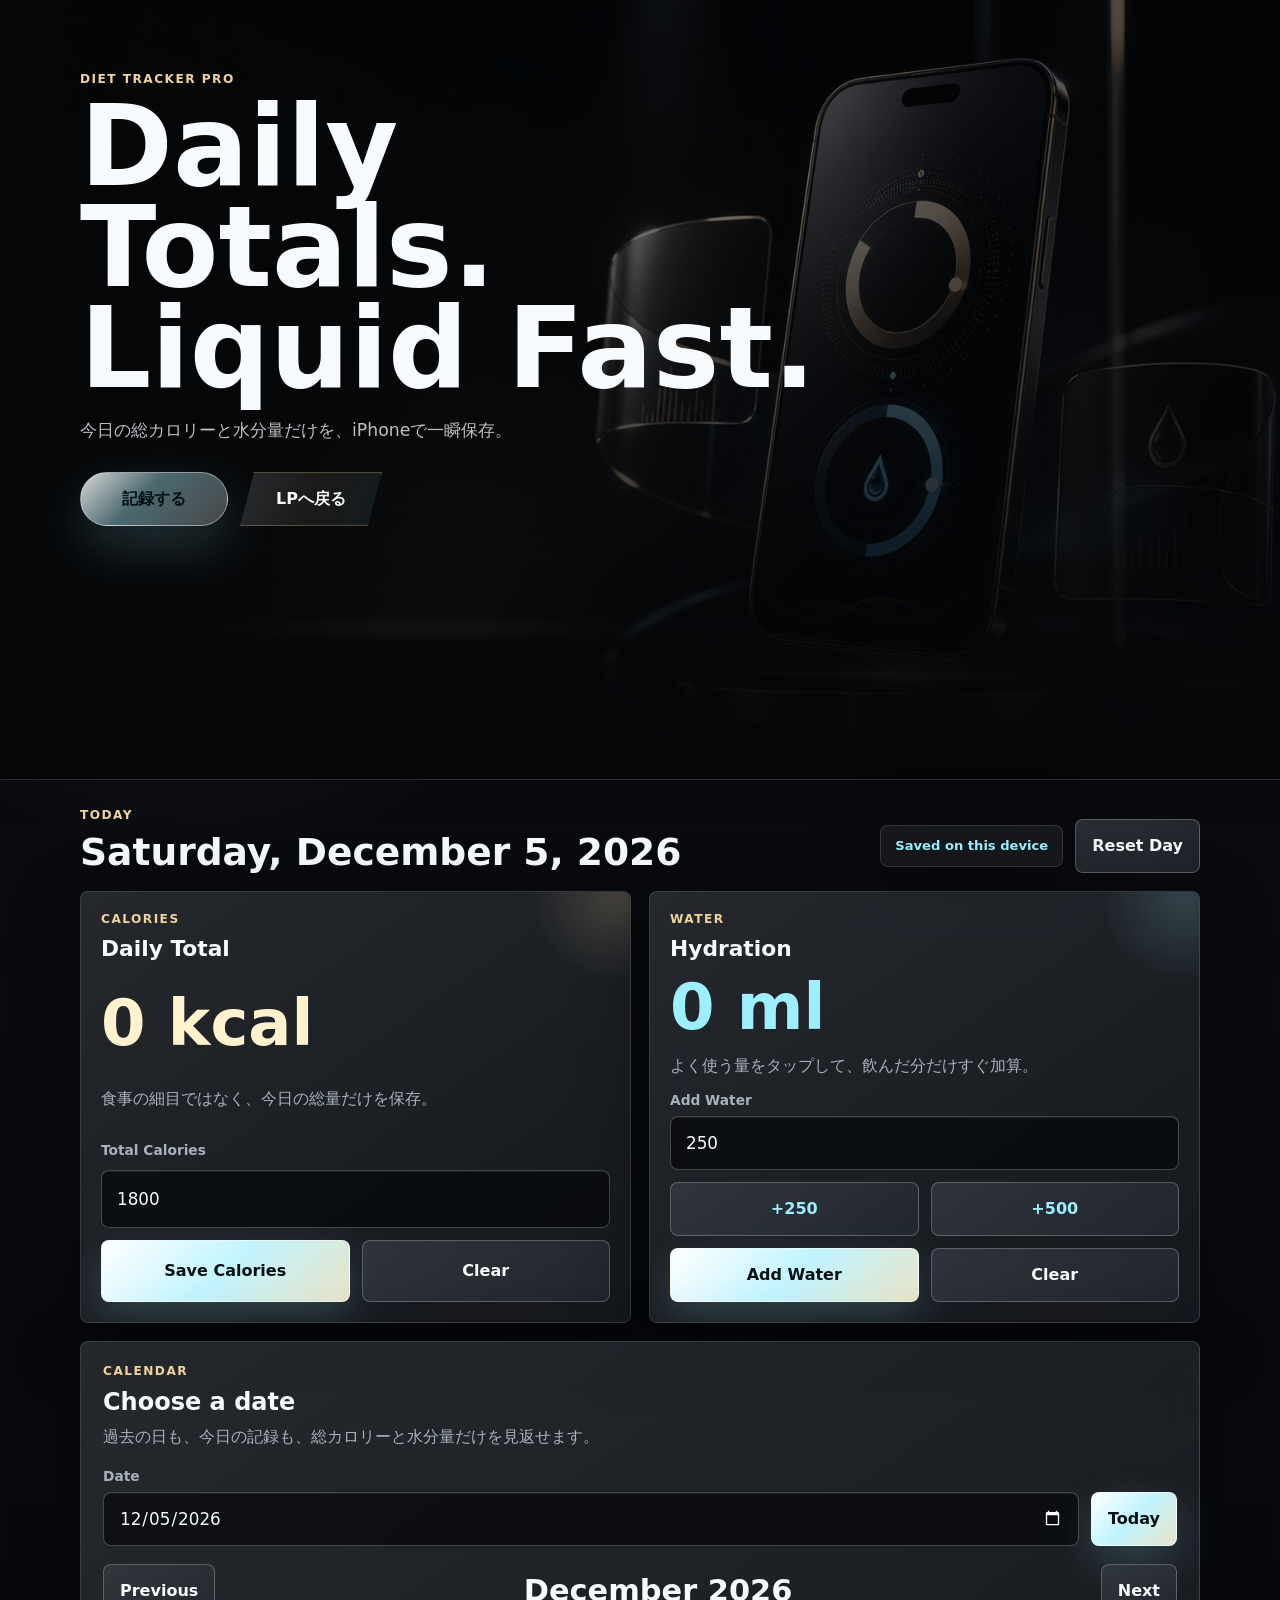
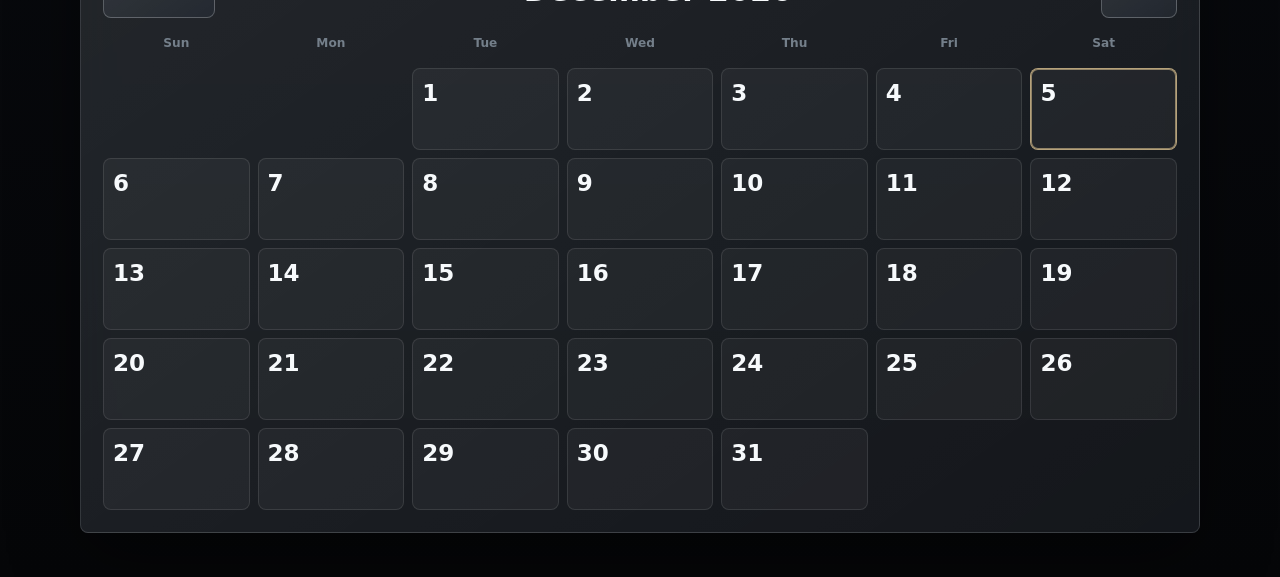
==== docs/app/index.html @ 588a5b25 "Publish adopted LP to GitHub Pages" ====
<!doctype html>
<html lang="ja">
  <head>
    <meta charset="utf-8">
    <meta name="viewport" content="width=device-width, initial-scale=1, viewport-fit=cover">
    <meta name="theme-color" content="#050608">
    <meta name="application-name" content="Diet Tracker Pro">
    <meta name="format-detection" content="telephone=no, date=no, address=no, email=no">
    <meta name="apple-mobile-web-app-capable" content="yes">
    <meta name="apple-mobile-web-app-status-bar-style" content="black-translucent">
    <meta name="apple-mobile-web-app-title" content="Diet Tracker Pro">
    <meta name="mobile-web-app-capable" content="yes">
    <meta name="description" content="iPhone-first daily totals for calories and water.">
    <title>Diet Tracker Pro</title>
    <link rel="manifest" href="./manifest.webmanifest">
    <link rel="apple-touch-icon" href="./assets/apple-touch-icon.png">
    <link rel="icon" href="./assets/icon.svg" type="image/svg+xml">
    <link rel="preload" href="./assets/apple-luxury-mobile.png" as="image">
    <link rel="stylesheet" href="./styles.css?v=1">
  </head>
  <body>
    <main class="app-shell">
      <header class="hero" aria-labelledby="app-title">
        <div class="hero-backdrop" aria-hidden="true"></div>
        <div class="hero-content">
          <p class="eyebrow">Diet Tracker Pro</p>
          <h1 id="app-title">Daily Totals. Liquid Fast.</h1>
          <p class="hero-copy">今日の総カロリーと水分量だけを、iPhoneで一瞬保存。</p>
          <div class="hero-actions" aria-label="Quick navigation">
            <a class="glass-pill" href="#dailyInput">記録する</a>
            <a class="titanium-slit" href="../">LPへ戻る</a>
          </div>
        </div>
      </header>

      <div class="page-shell" id="dailyInput">
        <header class="page-topbar">
          <div>
            <p class="eyebrow">Today</p>
            <h2 id="selectedDateLabel">Tuesday, April 22, 2026</h2>
          </div>
          <div class="topbar-actions">
            <span class="save-status" id="saveStatus" role="status">Saved on this device</span>
            <button class="ghost-button" id="resetDay" type="button">Reset Day</button>
          </div>
        </header>

        <aside class="install-card" id="installCard" hidden>
          <div class="install-copy">
            <strong id="installTitle">Install as Web App</strong>
            <p id="installMessage">Safariで共有を開き、ホーム画面に追加するとさらに速く使えます。</p>
          </div>
          <div class="install-actions">
            <button class="primary-button install-button" id="installAction" type="button" hidden>Install</button>
            <button class="ghost-button" id="dismissInstall" type="button">Close</button>
          </div>
        </aside>

        <section class="metrics-grid" aria-label="Daily totals">
          <article class="metric-card calories-card">
            <div class="metric-head">
              <p class="eyebrow">Calories</p>
              <h3>Daily Total</h3>
            </div>
            <strong class="metric-value"><span id="caloriesValue">0</span> kcal</strong>
            <p class="metric-note">食事の細目ではなく、今日の総量だけを保存。</p>
            <form class="metric-form" id="calorieForm">
              <label class="field" for="caloriesInput">
                <span>Total Calories</span>
                <input id="caloriesInput" type="text" inputmode="numeric" value="1800">
              </label>
              <div class="action-row">
                <button class="primary-button" type="submit">Save Calories</button>
                <button class="ghost-button" id="clearCalories" type="button">Clear</button>
              </div>
            </form>
          </article>

          <article class="metric-card water-card">
            <div class="metric-head">
              <p class="eyebrow">Water</p>
              <h3>Hydration</h3>
            </div>
            <strong class="metric-value"><span id="waterValue">0</span> ml</strong>
            <p class="metric-note">よく使う量をタップして、飲んだ分だけすぐ加算。</p>
            <form class="metric-form" id="waterForm">
              <label class="field" for="waterInput">
                <span>Add Water</span>
                <input id="waterInput" type="text" inputmode="numeric" value="250">
              </label>
              <div class="action-grid compact-grid">
                <button class="ghost-button aqua-chip" type="button" data-water-add="250">+250</button>
                <button class="ghost-button aqua-chip" type="button" data-water-add="500">+500</button>
              </div>
              <div class="action-row">
                <button class="primary-button" type="submit">Add Water</button>
                <button class="ghost-button" id="clearWater" type="button">Clear</button>
              </div>
            </form>
          </article>
        </section>

        <section class="calendar-panel" aria-label="Calendar">
          <div class="panel-heading">
            <p class="eyebrow">Calendar</p>
            <h3>Choose a date</h3>
            <p class="panel-copy">過去の日も、今日の記録も、総カロリーと水分量だけを見返せます。</p>
          </div>

          <div class="calendar-tools">
            <label class="field date-field" for="dateInput">
              <span>Date</span>
              <input id="dateInput" type="date">
            </label>
            <button class="primary-button today-button" id="todayButton" type="button">Today</button>
          </div>

          <div class="month-bar">
            <button class="ghost-button month-button" id="prevMonth" type="button">Previous</button>
            <strong id="monthLabel">April 2026</strong>
            <button class="ghost-button month-button" id="nextMonth" type="button">Next</button>
          </div>

          <div class="weekday-row" aria-hidden="true">
            <span>Sun</span>
            <span>Mon</span>
            <span>Tue</span>
            <span>Wed</span>
            <span>Thu</span>
            <span>Fri</span>
            <span>Sat</span>
          </div>
          <div class="calendar-grid" id="calendarGrid" aria-label="Monthly calendar"></div>
        </section>
      </div>

      <script src="./app.js?v=1"></script>
    </main>
  </body>
</html>
---- docs/app/styles.css ----
:root {
  color-scheme: dark;
  --bg: #050608;
  --panel: rgba(20, 24, 30, 0.68);
  --panel-strong: rgba(33, 38, 47, 0.72);
  --line: rgba(242, 246, 250, 0.14);
  --line-strong: rgba(242, 246, 250, 0.25);
  --text: #f7fafc;
  --muted: #a8b2be;
  --soft: #747f8a;
  --aqua: #9defff;
  --gold: #f0d39b;
  --violet: #aeb8ff;
  --danger: #ff7990;
  --shadow: rgba(0, 0, 0, 0.42);
  --radius: 8px;
  --display-font: "Avenir Next", "SF Pro Display", Inter, system-ui, sans-serif;
  --body-font: Inter, system-ui, -apple-system, BlinkMacSystemFont, "Segoe UI", sans-serif;
  font-family: var(--body-font);
  font-size: 16px;
}

* {
  box-sizing: border-box;
}

html {
  min-height: 100%;
  background: var(--bg);
  scroll-behavior: smooth;
  -webkit-text-size-adjust: 100%;
}

body {
  margin: 0;
  min-height: 100vh;
  min-height: 100svh;
  overflow-x: hidden;
  background:
    radial-gradient(circle at 82% 4%, rgba(157, 239, 255, 0.13), transparent 28rem),
    radial-gradient(circle at 16% 22%, rgba(240, 211, 155, 0.1), transparent 24rem),
    linear-gradient(180deg, #050608, #090b10 46%, #050608);
  color: var(--text);
  -webkit-font-smoothing: antialiased;
}

button,
input {
  font: inherit;
  letter-spacing: 0;
  min-width: 0;
}

button {
  cursor: pointer;
  max-width: 100%;
  touch-action: manipulation;
}

a {
  color: inherit;
  text-decoration: none;
}

h1,
h2,
h3,
p {
  margin-top: 0;
}

.app-shell {
  min-height: 100vh;
  min-height: 100svh;
}

.hero {
  position: relative;
  min-height: min(780px, 92svh);
  overflow: hidden;
  border-bottom: 1px solid var(--line);
}

.hero-backdrop {
  position: absolute;
  inset: 0;
  background:
    linear-gradient(90deg, rgba(5, 6, 8, 0.92), rgba(5, 6, 8, 0.36) 52%, rgba(5, 6, 8, 0.72)),
    linear-gradient(180deg, rgba(5, 6, 8, 0.08), rgba(5, 6, 8, 0.92)),
    image-set(url("./assets/apple-luxury-wide.png") 1x) center / cover;
}

.hero-backdrop::after {
  position: absolute;
  inset: auto 0 0;
  height: 38%;
  content: "";
  background: linear-gradient(180deg, transparent, var(--bg));
}

.hero-content {
  position: relative;
  z-index: 1;
  width: min(1120px, calc(100% - 48px));
  margin: 0 auto;
  padding: max(72px, calc(env(safe-area-inset-top) + 42px)) 0 56px;
}

.eyebrow {
  margin: 0 0 10px;
  color: var(--gold);
  font-size: 0.76rem;
  font-weight: 850;
  letter-spacing: 0.12em;
  text-transform: uppercase;
}

h1,
h2,
h3,
.metric-value {
  font-family: var(--display-font);
}

h1 {
  max-width: 9.5ch;
  margin-bottom: 18px;
  font-size: clamp(3.35rem, 12vw, 7rem);
  line-height: 0.9;
  letter-spacing: 0;
  text-wrap: balance;
}

.hero-copy {
  max-width: 31rem;
  margin-bottom: 26px;
  color: rgba(247, 250, 252, 0.76);
  font-size: 1.08rem;
  line-height: 1.72;
}

.hero-actions {
  display: flex;
  flex-wrap: wrap;
  gap: 12px;
}

.glass-pill,
.titanium-slit {
  display: inline-grid;
  min-height: 54px;
  place-items: center;
  font-weight: 850;
  line-height: 1;
}

.glass-pill {
  min-width: 148px;
  padding: 0 22px;
  border: 1px solid rgba(255, 255, 255, 0.42);
  border-radius: 999px;
  background:
    linear-gradient(135deg, rgba(255, 255, 255, 0.82), rgba(157, 239, 255, 0.36) 42%, rgba(255, 255, 255, 0.18)),
    rgba(255, 255, 255, 0.1);
  color: #071015;
  box-shadow: 0 20px 54px rgba(157, 239, 255, 0.2);
  backdrop-filter: blur(18px);
}

.titanium-slit {
  min-width: 142px;
  padding: 0 20px;
  border: 1px solid rgba(240, 211, 155, 0.26);
  background:
    linear-gradient(110deg, rgba(255, 255, 255, 0.14), rgba(240, 211, 155, 0.09), rgba(157, 239, 255, 0.08)),
    rgba(8, 11, 15, 0.62);
  clip-path: polygon(14px 0, 100% 0, calc(100% - 14px) 100%, 0 100%);
  color: var(--text);
  backdrop-filter: blur(18px);
}

.page-shell {
  width: min(1120px, calc(100% - 48px));
  margin: 0 auto;
  padding: 28px 0 max(44px, env(safe-area-inset-bottom));
}

.page-topbar {
  display: flex;
  align-items: flex-end;
  justify-content: space-between;
  gap: 18px;
  margin-bottom: 18px;
}

.page-topbar h2 {
  margin-bottom: 0;
  font-size: clamp(1.55rem, 4vw, 2.35rem);
  line-height: 1.08;
}

.topbar-actions {
  display: flex;
  align-items: center;
  gap: 12px;
}

.save-status,
.install-card,
.calendar-panel,
.metric-card {
  border: 1px solid var(--line);
  border-radius: var(--radius);
  background:
    linear-gradient(145deg, rgba(255, 255, 255, 0.09), rgba(255, 255, 255, 0.025)),
    var(--panel);
  box-shadow: 0 22px 70px var(--shadow);
  backdrop-filter: blur(22px);
}

.save-status {
  display: inline-flex;
  align-items: center;
  min-height: 42px;
  padding: 0 14px;
  color: var(--aqua);
  font-size: 0.82rem;
  font-weight: 850;
  background: rgba(255, 255, 255, 0.06);
}

.is-offline .save-status {
  color: #ffdbe2;
  border-color: rgba(255, 121, 144, 0.42);
}

.install-card {
  display: flex;
  align-items: center;
  justify-content: space-between;
  gap: 18px;
  padding: 16px 18px;
  margin-bottom: 18px;
}

.install-card[hidden] {
  display: none;
}

.install-copy {
  display: grid;
  gap: 6px;
}

.install-copy strong {
  color: var(--text);
  font-size: 1rem;
}

.install-copy p {
  margin: 0;
  color: var(--muted);
  line-height: 1.55;
}

.install-actions {
  display: flex;
  align-items: center;
  gap: 10px;
}

.metrics-grid {
  display: grid;
  grid-template-columns: repeat(2, minmax(0, 1fr));
  gap: 18px;
  margin-bottom: 18px;
}

.metric-card {
  position: relative;
  display: grid;
  gap: 14px;
  min-height: 390px;
  padding: 20px;
  overflow: hidden;
}

.metric-card::after {
  position: absolute;
  top: -90px;
  right: -80px;
  width: 190px;
  height: 190px;
  border-radius: 50%;
  content: "";
  filter: blur(4px);
  opacity: 0.45;
}

.calories-card::after {
  background: radial-gradient(circle, rgba(240, 211, 155, 0.42), transparent 64%);
}

.water-card::after {
  background: radial-gradient(circle, rgba(157, 239, 255, 0.38), transparent 64%);
}

.metric-head,
.metric-form,
.metric-value,
.metric-note {
  position: relative;
  z-index: 1;
}

.metric-head h3 {
  margin-bottom: 0;
  font-size: 1.36rem;
}

.metric-value {
  display: block;
  color: var(--text);
  font-size: clamp(2.35rem, 6vw, 4rem);
  line-height: 1;
}

.calories-card .metric-value {
  color: #fff2cd;
}

.water-card .metric-value {
  color: var(--aqua);
}

.metric-note,
.panel-copy {
  margin-bottom: 0;
  color: var(--muted);
  line-height: 1.6;
}

.metric-form,
.calendar-tools,
.month-bar,
.action-row,
.compact-grid {
  display: grid;
  gap: 12px;
}

.field {
  display: grid;
  gap: 8px;
}

.field span {
  color: var(--muted);
  font-size: 0.86rem;
  font-weight: 750;
}

input {
  width: 100%;
  min-height: 54px;
  padding: 0 15px;
  border: 1px solid var(--line-strong);
  border-radius: var(--radius);
  background: rgba(5, 6, 8, 0.68);
  color: var(--text);
  font-size: 1.05rem;
  outline: none;
  box-shadow: inset 0 1px 0 rgba(255, 255, 255, 0.07);
}

input:focus {
  border-color: rgba(157, 239, 255, 0.72);
  box-shadow:
    inset 0 1px 0 rgba(255, 255, 255, 0.08),
    0 0 0 4px rgba(157, 239, 255, 0.12);
}

.primary-button,
.ghost-button {
  min-height: 54px;
  padding: 0 16px;
  border-radius: var(--radius);
  font-weight: 850;
  line-height: 1.12;
  transition: transform 120ms ease, box-shadow 120ms ease, background 120ms ease, border-color 120ms ease;
}

.primary-button {
  border: 1px solid rgba(255, 255, 255, 0.48);
  background:
    linear-gradient(135deg, rgba(255, 255, 255, 0.95), rgba(157, 239, 255, 0.45) 50%, rgba(240, 211, 155, 0.56)),
    #dff8ff;
  color: #061015;
  box-shadow: 0 16px 42px rgba(157, 239, 255, 0.18);
}

.ghost-button {
  border: 1px solid var(--line-strong);
  background:
    linear-gradient(145deg, rgba(255, 255, 255, 0.08), rgba(255, 255, 255, 0.025)),
    var(--panel-strong);
  color: var(--text);
}

.aqua-chip {
  color: var(--aqua);
}

.primary-button:hover,
.primary-button:focus-visible,
.glass-pill:hover,
.glass-pill:focus-visible {
  filter: brightness(1.06);
}

.ghost-button:hover,
.ghost-button:focus-visible,
.titanium-slit:hover,
.titanium-slit:focus-visible {
  border-color: rgba(157, 239, 255, 0.56);
}

.primary-button:active,
.ghost-button:active,
.glass-pill:active,
.titanium-slit:active,
.calendar-day:active {
  transform: translateY(2px);
}

.action-row {
  grid-template-columns: repeat(2, minmax(0, 1fr));
}

.compact-grid {
  grid-template-columns: repeat(2, minmax(0, 1fr));
}

.calendar-panel {
  display: grid;
  gap: 18px;
  padding: 22px;
}

.panel-heading h3 {
  margin-bottom: 8px;
  font-size: 1.5rem;
}

.calendar-tools {
  grid-template-columns: minmax(0, 1fr) auto;
  align-items: end;
}

.month-bar {
  grid-template-columns: auto minmax(0, 1fr) auto;
  align-items: center;
}

.month-bar strong {
  text-align: center;
  font-family: var(--display-font);
  font-size: clamp(1.25rem, 3vw, 1.9rem);
}

.weekday-row,
.calendar-grid {
  display: grid;
  grid-template-columns: repeat(7, minmax(0, 1fr));
  gap: 8px;
}

.weekday-row span {
  color: var(--soft);
  font-size: 0.76rem;
  font-weight: 800;
  text-align: center;
}

.calendar-blank,
.calendar-day {
  min-height: 82px;
  border-radius: var(--radius);
}

.calendar-blank {
  background: transparent;
}

.calendar-day {
  display: grid;
  align-content: space-between;
  gap: 12px;
  padding: 11px 9px 9px;
  border: 1px solid rgba(255, 255, 255, 0.1);
  background: rgba(255, 255, 255, 0.045);
  color: var(--text);
  text-align: left;
}

.calendar-day.today {
  border-color: rgba(157, 239, 255, 0.52);
}

.calendar-day.selected {
  border-color: rgba(240, 211, 155, 0.72);
  box-shadow: inset 0 0 0 1px rgba(240, 211, 155, 0.54);
}

.day-number {
  font-size: 1.44rem;
  font-weight: 850;
}

.calendar-markers {
  display: flex;
  align-items: center;
  gap: 6px;
}

.marker {
  width: 8px;
  height: 8px;
  border-radius: 999px;
  background: var(--line-strong);
}

.marker.calories {
  background: var(--gold);
}

.marker.water {
  background: var(--aqua);
}

@media (max-width: 920px) {
  .metrics-grid {
    grid-template-columns: 1fr;
  }
}

@media (max-width: 760px) {
  .hero {
    min-height: 720px;
  }

  .hero-backdrop {
    background:
      linear-gradient(180deg, rgba(5, 6, 8, 0.76), rgba(5, 6, 8, 0.18) 48%, rgba(5, 6, 8, 0.96)),
      image-set(url("./assets/apple-luxury-mobile.png") 1x) center 28% / cover;
  }

  .hero-content,
  .page-shell {
    width: min(100%, calc(100% - 32px));
  }

  .hero-content {
    padding-top: max(82px, calc(env(safe-area-inset-top) + 54px));
  }

  h1 {
    max-width: 8.2ch;
    font-size: clamp(3.2rem, 17vw, 4.9rem);
  }

  .hero-actions {
    display: grid;
    grid-template-columns: 1fr 1fr;
  }

  .glass-pill,
  .titanium-slit {
    min-width: 0;
  }

  .page-topbar {
    align-items: flex-start;
    flex-direction: column;
  }

  .topbar-actions,
  .install-actions,
  .calendar-tools,
  .month-bar,
  .action-row {
    grid-template-columns: 1fr;
  }

  .topbar-actions,
  .install-actions {
    display: grid;
    width: 100%;
  }

  .save-status,
  .topbar-actions button,
  .install-actions button,
  .today-button,
  .month-button {
    width: 100%;
  }

  .metric-card {
    min-height: 0;
  }

  .calendar-panel,
  .metric-card {
    padding: 18px;
  }

  .calendar-day {
    min-height: 72px;
    padding: 10px 8px 8px;
  }

  .day-number {
    font-size: 1.26rem;
  }
}

@media (max-width: 460px) {
  .hero-content,
  .page-shell {
    width: min(100%, calc(100% - 24px));
  }

  .hero {
    min-height: 680px;
  }

  .hero-copy {
    font-size: 1rem;
  }

  .calendar-day {
    min-height: 64px;
    gap: 8px;
  }

  .weekday-row span {
    font-size: 0.68rem;
  }

  .metric-value {
    font-size: 2.45rem;
  }
}
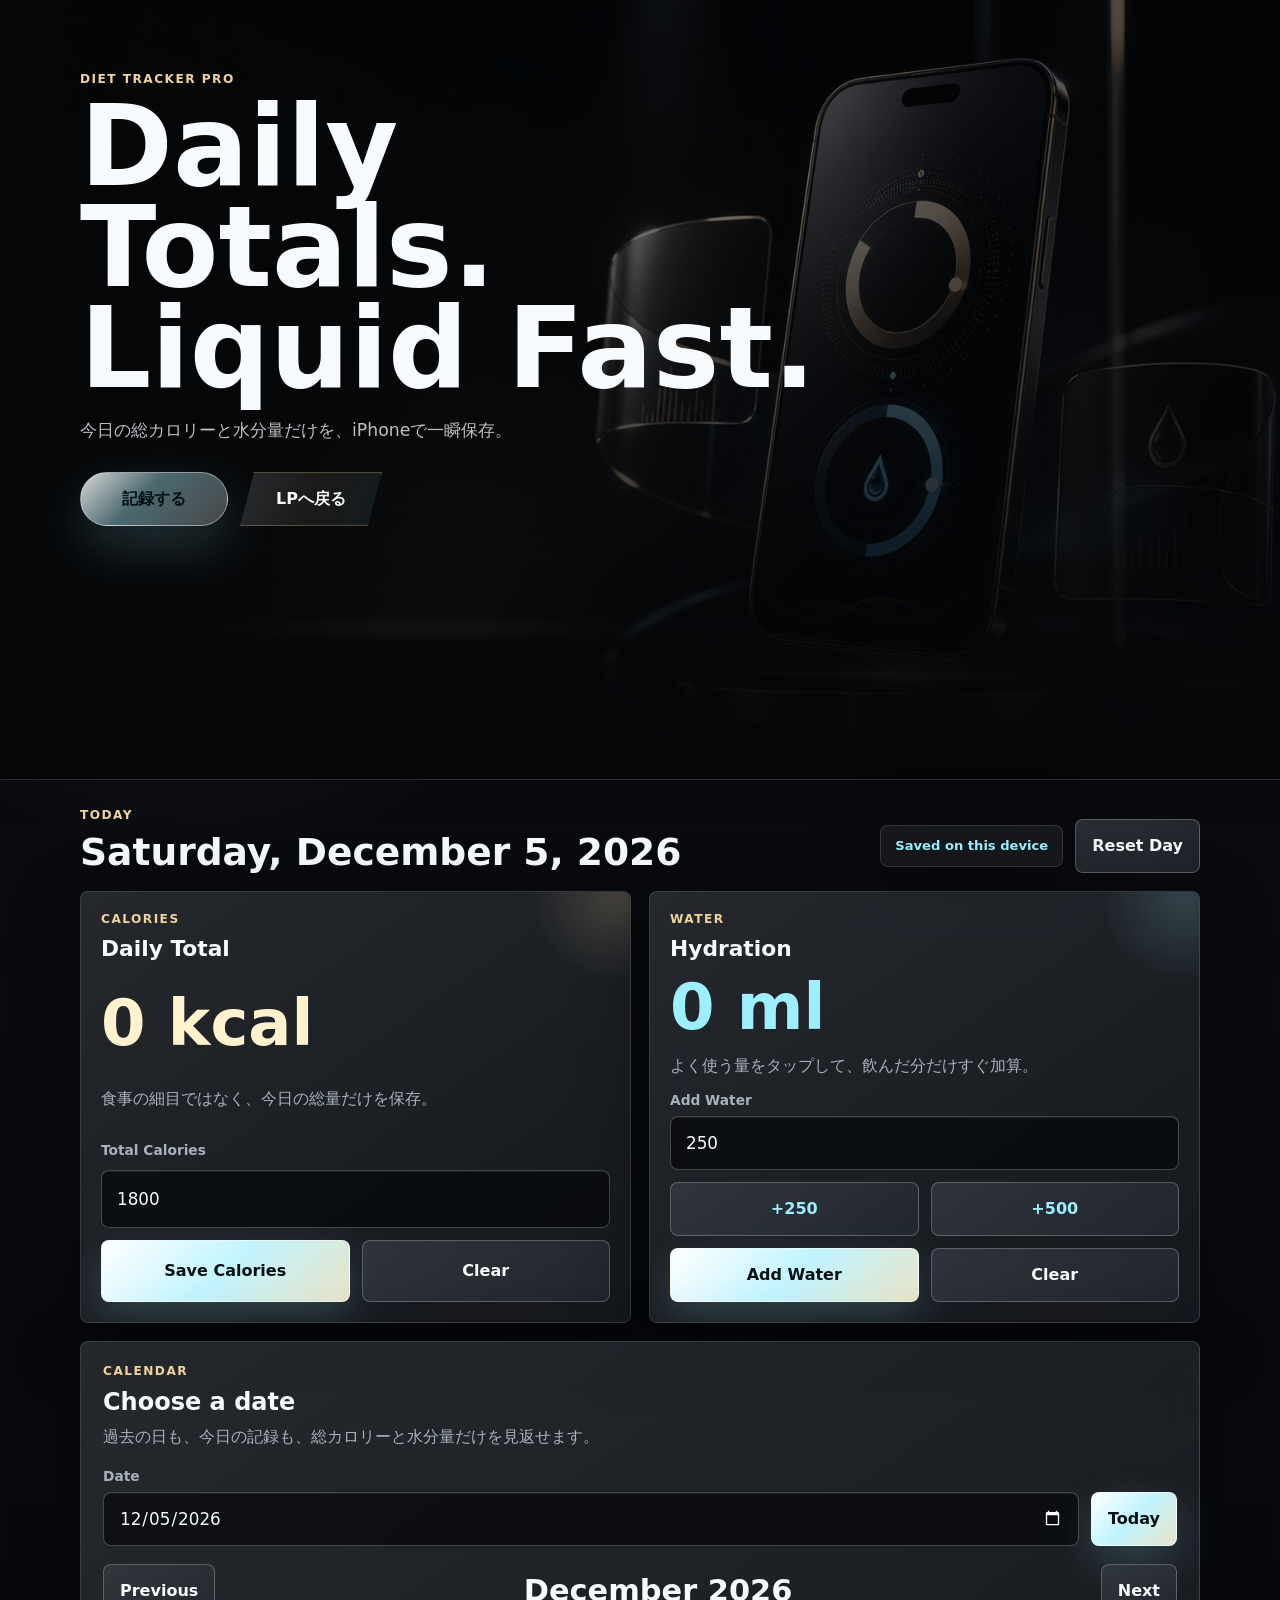
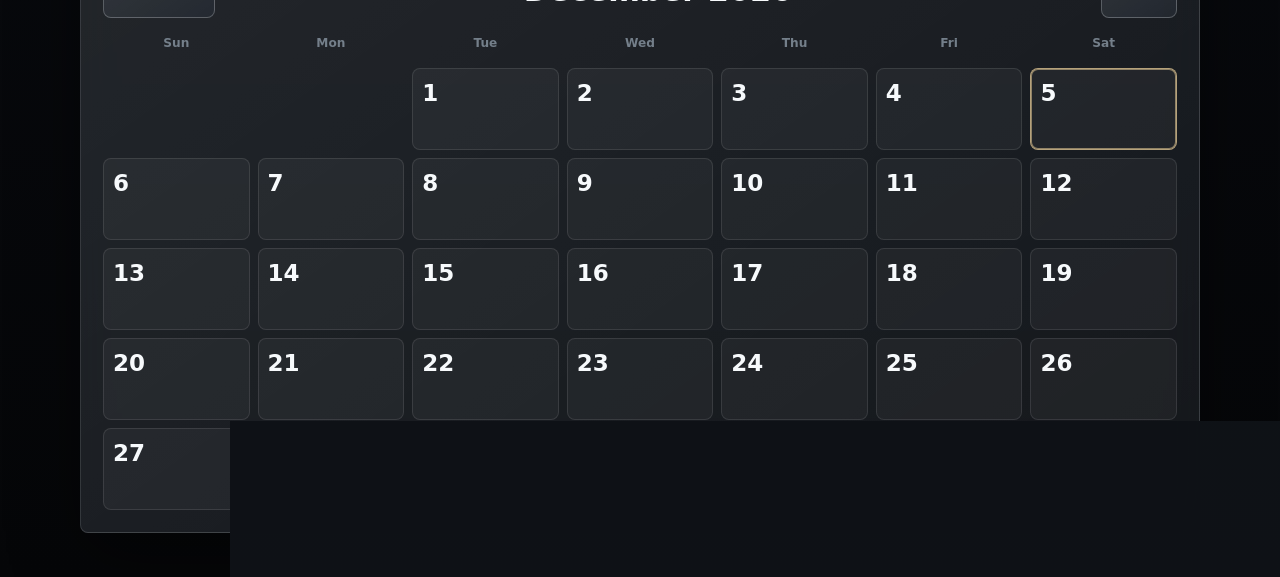
==== commit 8c2c916a: "Refresh iPhone app icon" ====
--- a/docs/app/index.html
+++ b/docs/app/index.html
@@ -13,7 +13,7 @@
     <meta name="description" content="iPhone-first daily totals for calories and water.">
     <title>Diet Tracker Pro</title>
     <link rel="manifest" href="./manifest.webmanifest">
-    <link rel="apple-touch-icon" href="./assets/apple-touch-icon.png">
+    <link rel="apple-touch-icon" href="./assets/apple-touch-icon-v2.png">
     <link rel="icon" href="./assets/icon.svg" type="image/svg+xml">
     <link rel="preload" href="./assets/apple-luxury-mobile.png" as="image">
     <link rel="stylesheet" href="./styles.css?v=1">
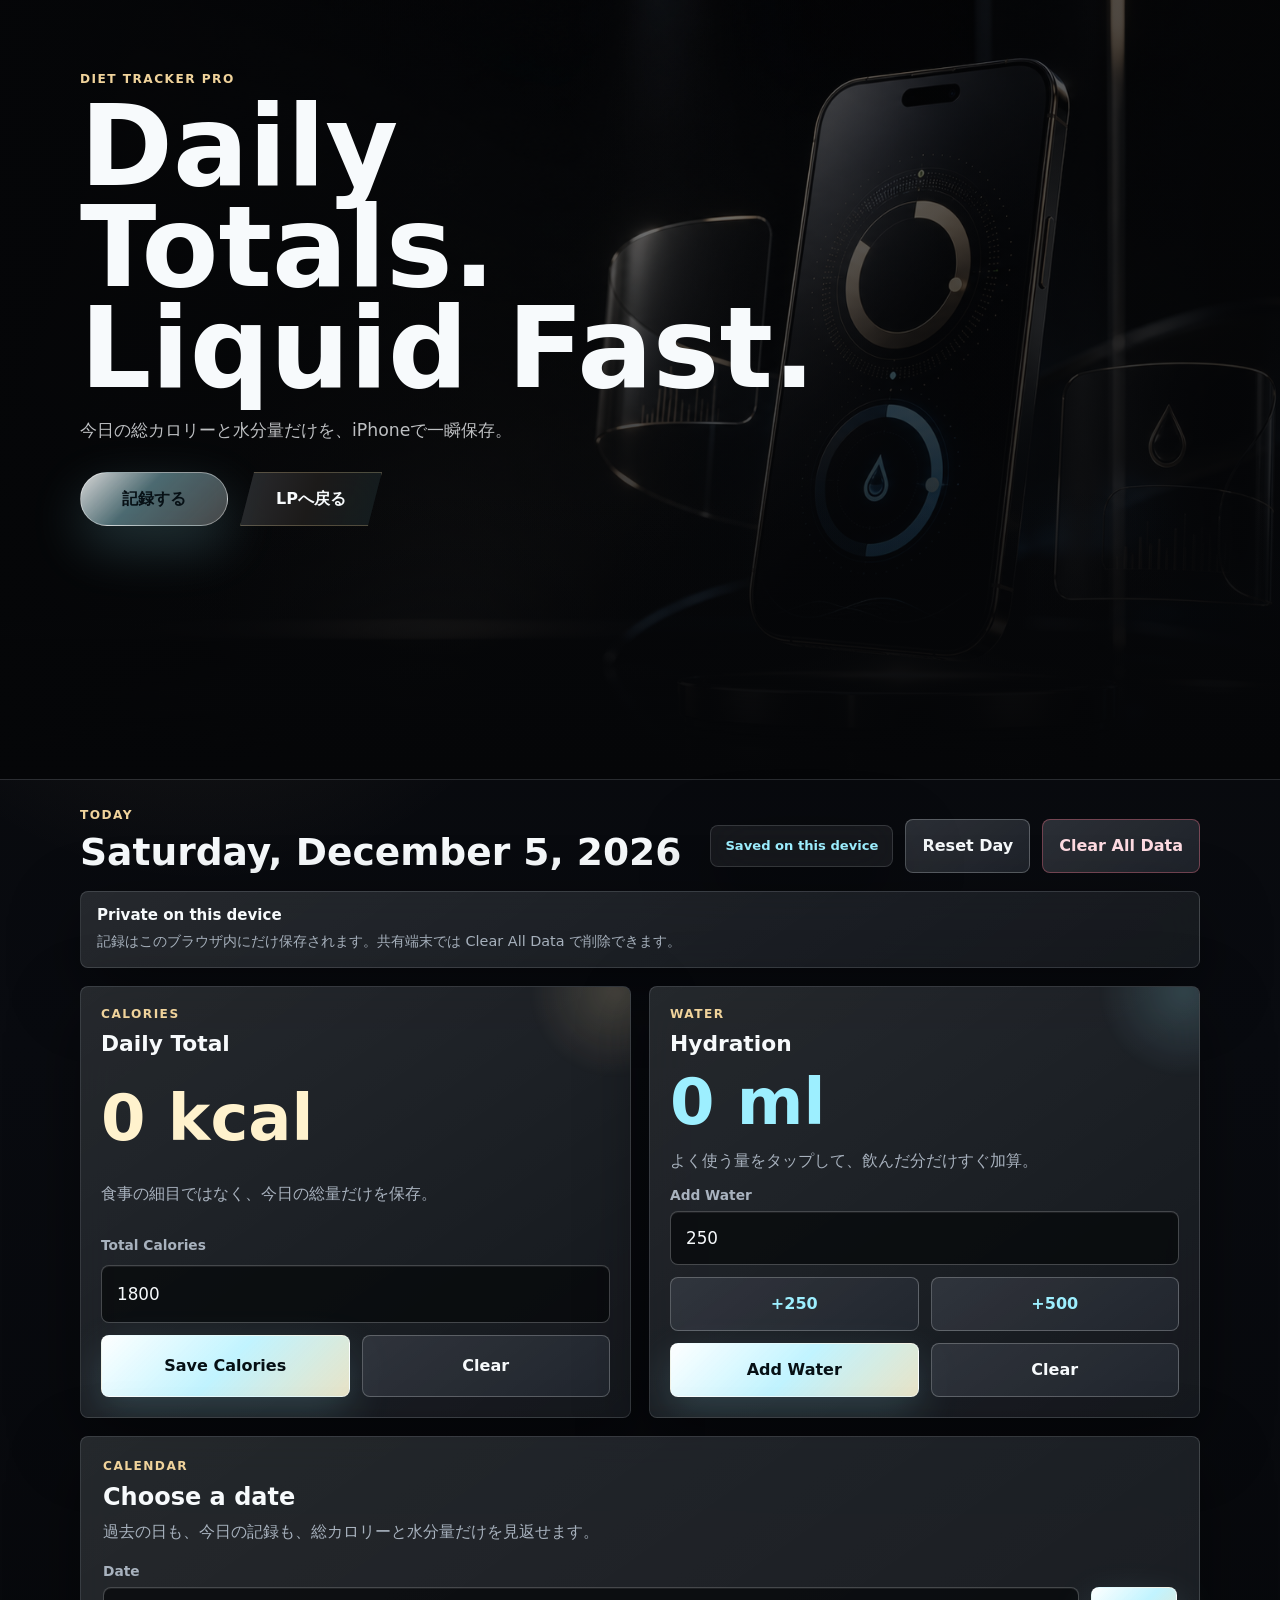
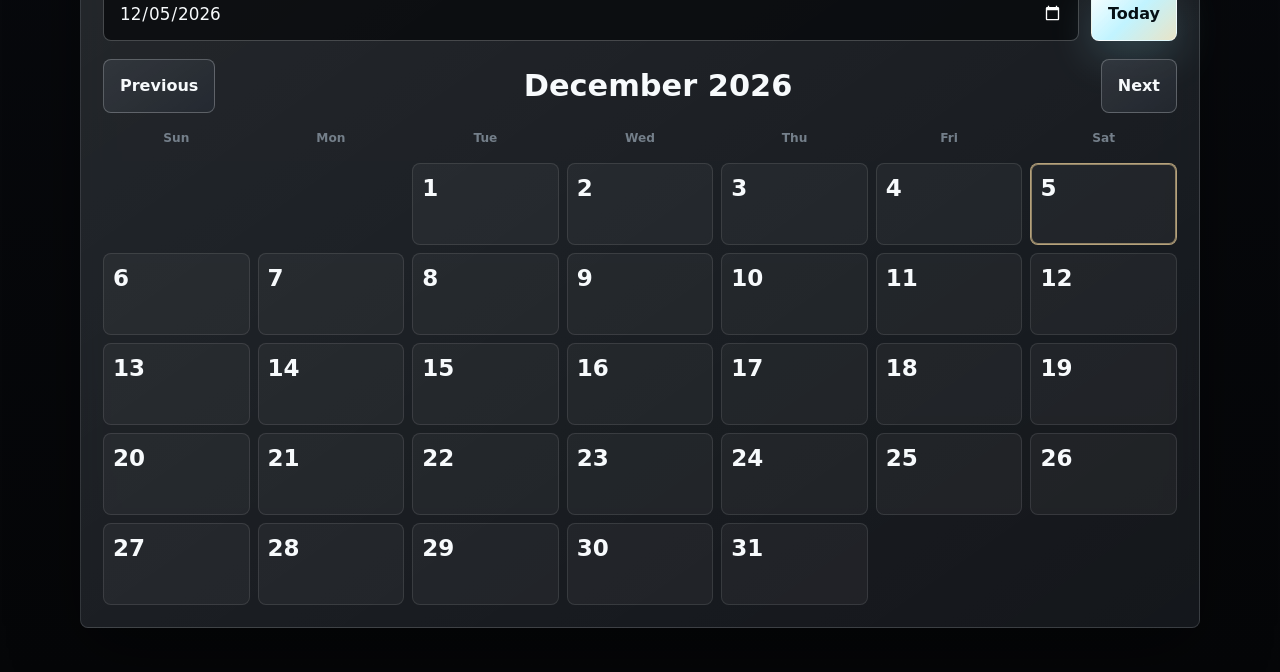
==== commit 3cb9bd6c: "Harden PWA privacy and cache handling" ====
--- a/docs/app/index.html
+++ b/docs/app/index.html
@@ -16,7 +16,7 @@
     <link rel="apple-touch-icon" href="./assets/apple-touch-icon-v2.png">
     <link rel="icon" href="./assets/icon.svg" type="image/svg+xml">
     <link rel="preload" href="./assets/apple-luxury-mobile.png" as="image">
-    <link rel="stylesheet" href="./styles.css?v=1">
+    <link rel="stylesheet" href="./styles.css?v=2">
   </head>
   <body>
     <main class="app-shell">
@@ -42,6 +42,7 @@
           <div class="topbar-actions">
             <span class="save-status" id="saveStatus" role="status">Saved on this device</span>
             <button class="ghost-button" id="resetDay" type="button">Reset Day</button>
+            <button class="ghost-button danger-button" id="clearAllData" type="button">Clear All Data</button>
           </div>
         </header>
 
@@ -54,6 +55,11 @@
             <button class="primary-button install-button" id="installAction" type="button" hidden>Install</button>
             <button class="ghost-button" id="dismissInstall" type="button">Close</button>
           </div>
+        </aside>
+
+        <aside class="privacy-card" aria-label="Privacy note">
+          <strong>Private on this device</strong>
+          <p>記録はこのブラウザ内にだけ保存されます。共有端末では Clear All Data で削除できます。</p>
         </aside>
 
         <section class="metrics-grid" aria-label="Daily totals">
@@ -134,7 +140,7 @@
         </section>
       </div>
 
-      <script src="./app.js?v=1"></script>
+      <script src="./app.js?v=2"></script>
     </main>
   </body>
 </html>
--- a/docs/app/styles.css
+++ b/docs/app/styles.css
@@ -207,6 +207,7 @@
 
 .save-status,
 .install-card,
+.privacy-card,
 .calendar-panel,
 .metric-card {
   border: 1px solid var(--line);
@@ -245,6 +246,25 @@
 
 .install-card[hidden] {
   display: none;
+}
+
+.privacy-card {
+  display: grid;
+  gap: 6px;
+  padding: 14px 16px;
+  margin-bottom: 18px;
+}
+
+.privacy-card strong {
+  color: var(--text);
+  font-size: 0.94rem;
+}
+
+.privacy-card p {
+  margin-bottom: 0;
+  color: var(--muted);
+  font-size: 0.9rem;
+  line-height: 1.6;
 }
 
 .install-copy {
@@ -411,6 +431,11 @@
   color: var(--aqua);
 }
 
+.danger-button {
+  color: #ffdbe2;
+  border-color: rgba(255, 121, 144, 0.36);
+}
+
 .primary-button:hover,
 .primary-button:focus-visible,
 .glass-pill:hover,
